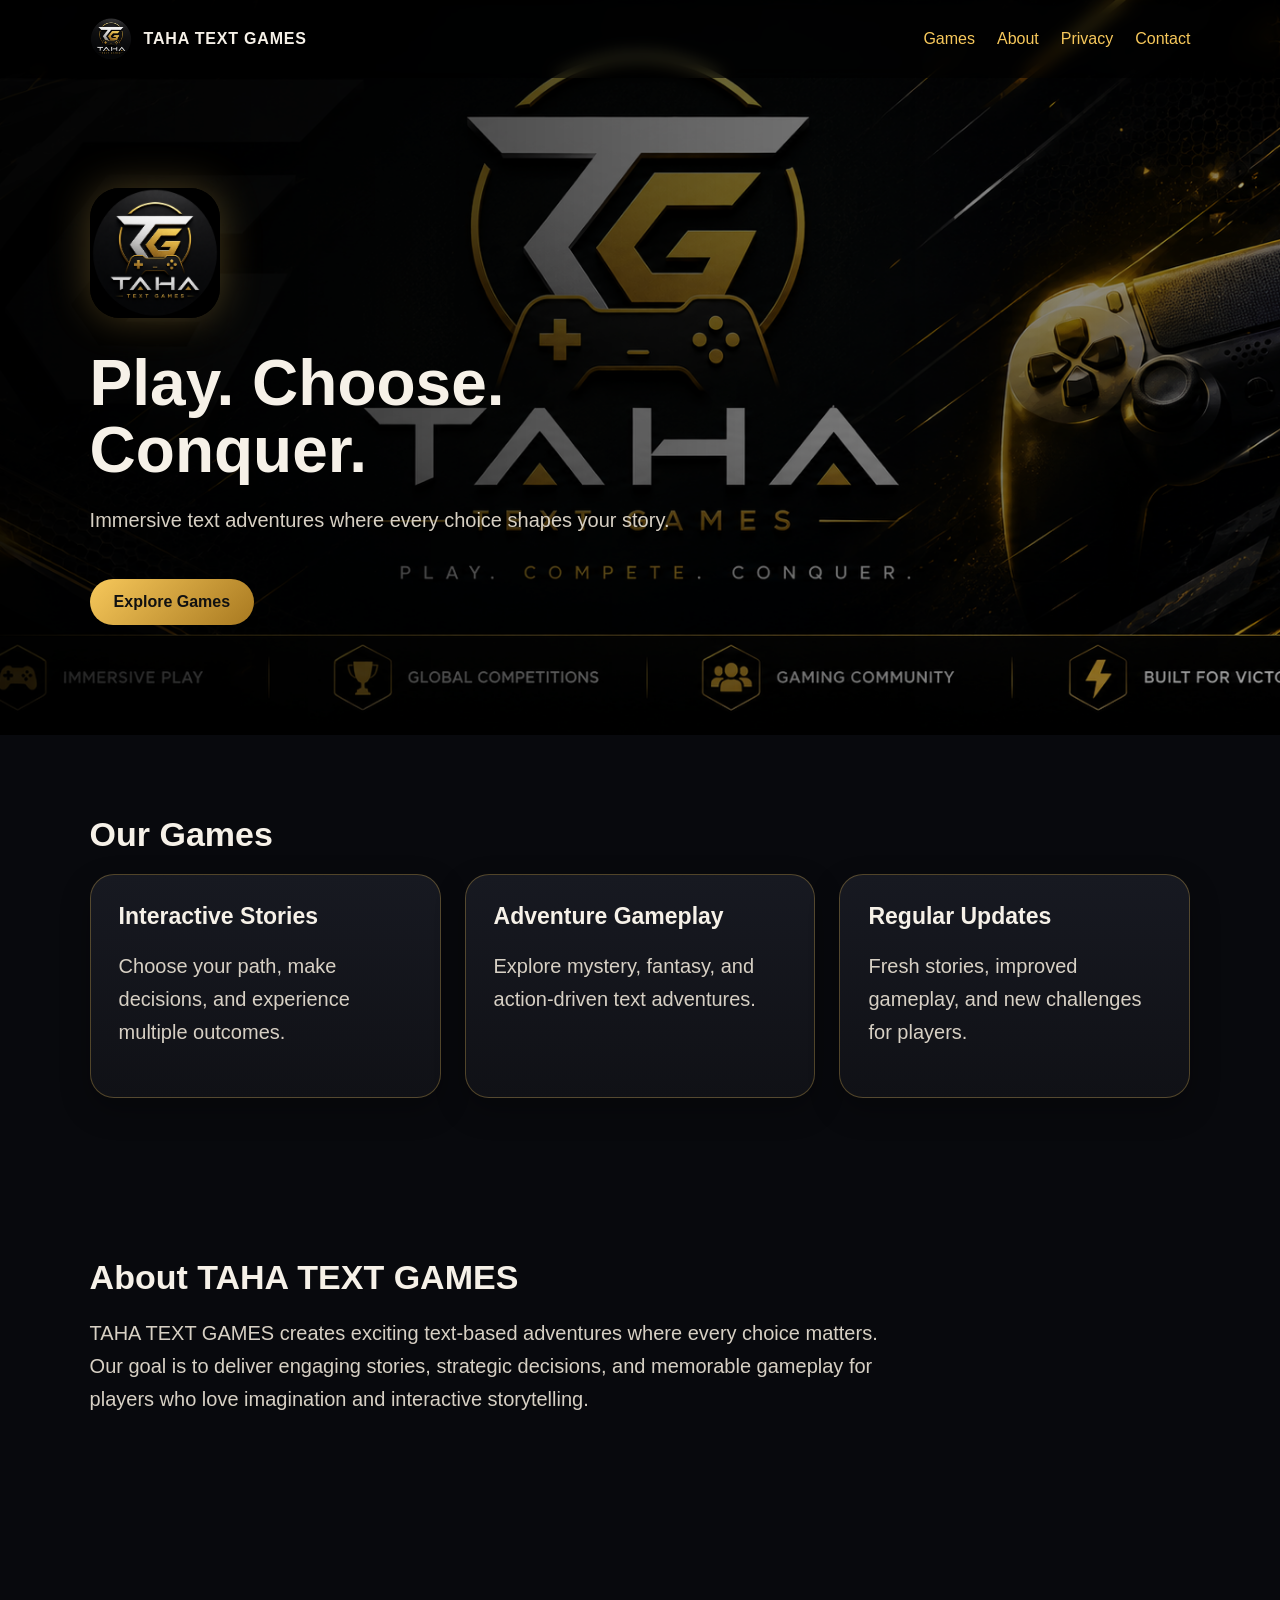
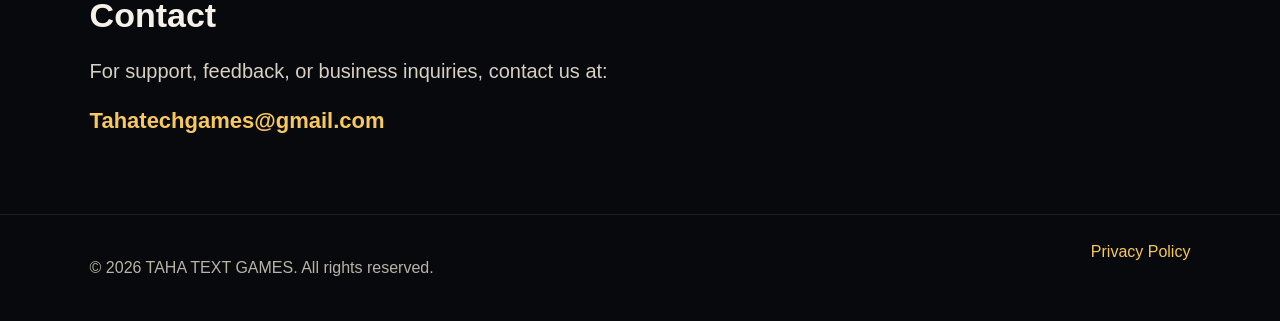
==== index.html @ e5d22c24 "Add files via upload" ====
<!DOCTYPE html>
<html lang="en">
<head>
  <meta charset="UTF-8" />
  <meta name="viewport" content="width=device-width, initial-scale=1.0" />
  <title>TAHA TEXT GAMES</title>
  <meta name="description" content="TAHA TEXT GAMES creates immersive text-based adventures where every choice shapes your journey." />
  <link rel="icon" href="assets/logo.png" />
  <link rel="stylesheet" href="style.css" />
</head>
<body>
  <header class="hero">
    <nav>
      <div class="brand"><img src="assets/logo.png" alt="TAHA TEXT GAMES Logo" /><span>TAHA TEXT GAMES</span></div>
      <div class="links"><a href="#games">Games</a><a href="#about">About</a><a href="privacy.html">Privacy</a><a href="#contact">Contact</a></div>
    </nav>
    <div class="hero-content">
      <img class="badge" src="assets/logo.png" alt="TAHA TEXT GAMES Icon" />
      <h1>Play. Choose. Conquer.</h1>
      <p>Immersive text adventures where every choice shapes your story.</p>
      <a class="btn" href="#games">Explore Games</a>
    </div>
  </header>

  <main>
    <section id="games" class="section cards">
      <h2>Our Games</h2>
      <div class="grid">
        <article class="card">
          <h3>Interactive Stories</h3>
          <p>Choose your path, make decisions, and experience multiple outcomes.</p>
        </article>
        <article class="card">
          <h3>Adventure Gameplay</h3>
          <p>Explore mystery, fantasy, and action-driven text adventures.</p>
        </article>
        <article class="card">
          <h3>Regular Updates</h3>
          <p>Fresh stories, improved gameplay, and new challenges for players.</p>
        </article>
      </div>
    </section>

    <section id="about" class="section about">
      <h2>About TAHA TEXT GAMES</h2>
      <p>TAHA TEXT GAMES creates exciting text-based adventures where every choice matters. Our goal is to deliver engaging stories, strategic decisions, and memorable gameplay for players who love imagination and interactive storytelling.</p>
    </section>

    <section id="contact" class="section contact">
      <h2>Contact</h2>
      <p>For support, feedback, or business inquiries, contact us at:</p>
      <a href="mailto:Tahatechgames@gmail.com">Tahatechgames@gmail.com</a>
    </section>
  </main>

  <footer>
    <p>© 2026 TAHA TEXT GAMES. All rights reserved.</p>
    <a href="privacy.html">Privacy Policy</a>
  </footer>
</body>
</html>
---- style.css ----
*{box-sizing:border-box}body{margin:0;font-family:Arial,Helvetica,sans-serif;background:#08090d;color:#f6f1e8}a{color:#f7c85b;text-decoration:none}nav{display:flex;align-items:center;justify-content:space-between;padding:18px 7%;background:rgba(0,0,0,.45);backdrop-filter:blur(8px)}.brand{display:flex;align-items:center;gap:12px;font-weight:800;letter-spacing:.8px}.brand img{width:42px;height:42px;border-radius:12px}.links{display:flex;gap:22px}.hero{min-height:720px;background:linear-gradient(90deg,rgba(0,0,0,.88),rgba(0,0,0,.35)),url('assets/header.png') center/cover no-repeat}.hero-content{padding:110px 7%;max-width:760px}.badge{width:130px;border-radius:30px;box-shadow:0 0 40px rgba(247,200,91,.28)}h1{font-size:64px;margin:28px 0 10px;line-height:1.05}h2{font-size:34px;margin:0 0 20px}.hero p,.section p{font-size:20px;line-height:1.65;color:#d7d0c4}.btn{display:inline-block;margin-top:22px;background:linear-gradient(135deg,#f7c85b,#a87920);color:#111;padding:14px 24px;border-radius:999px;font-weight:800}.section{padding:80px 7%}.grid{display:grid;grid-template-columns:repeat(3,1fr);gap:24px}.card{background:linear-gradient(180deg,#171921,#101116);border:1px solid rgba(247,200,91,.28);border-radius:24px;padding:28px;box-shadow:0 12px 30px rgba(0,0,0,.28)}.card h3{font-size:23px;margin:0 0 10px}.about,.contact{max-width:980px}.contact a{font-size:22px;font-weight:800}footer{padding:28px 7%;border-top:1px solid rgba(255,255,255,.09);display:flex;justify-content:space-between;color:#b9b2a7}.plain{background:#0b0c12}.topbar{background:#11131a}.policy{max-width:900px;margin:0 auto;padding:60px 7%;background:#101116;min-height:70vh}.policy h1{font-size:42px}.policy h2{font-size:26px;margin-top:34px}.policy p{font-size:18px;line-height:1.7;color:#ddd4c8}@media(max-width:760px){.links{display:none}.hero{min-height:620px}.hero-content{padding-top:80px}h1{font-size:42px}.grid{grid-template-columns:1fr}footer{display:block}.hero p,.section p{font-size:17px}}
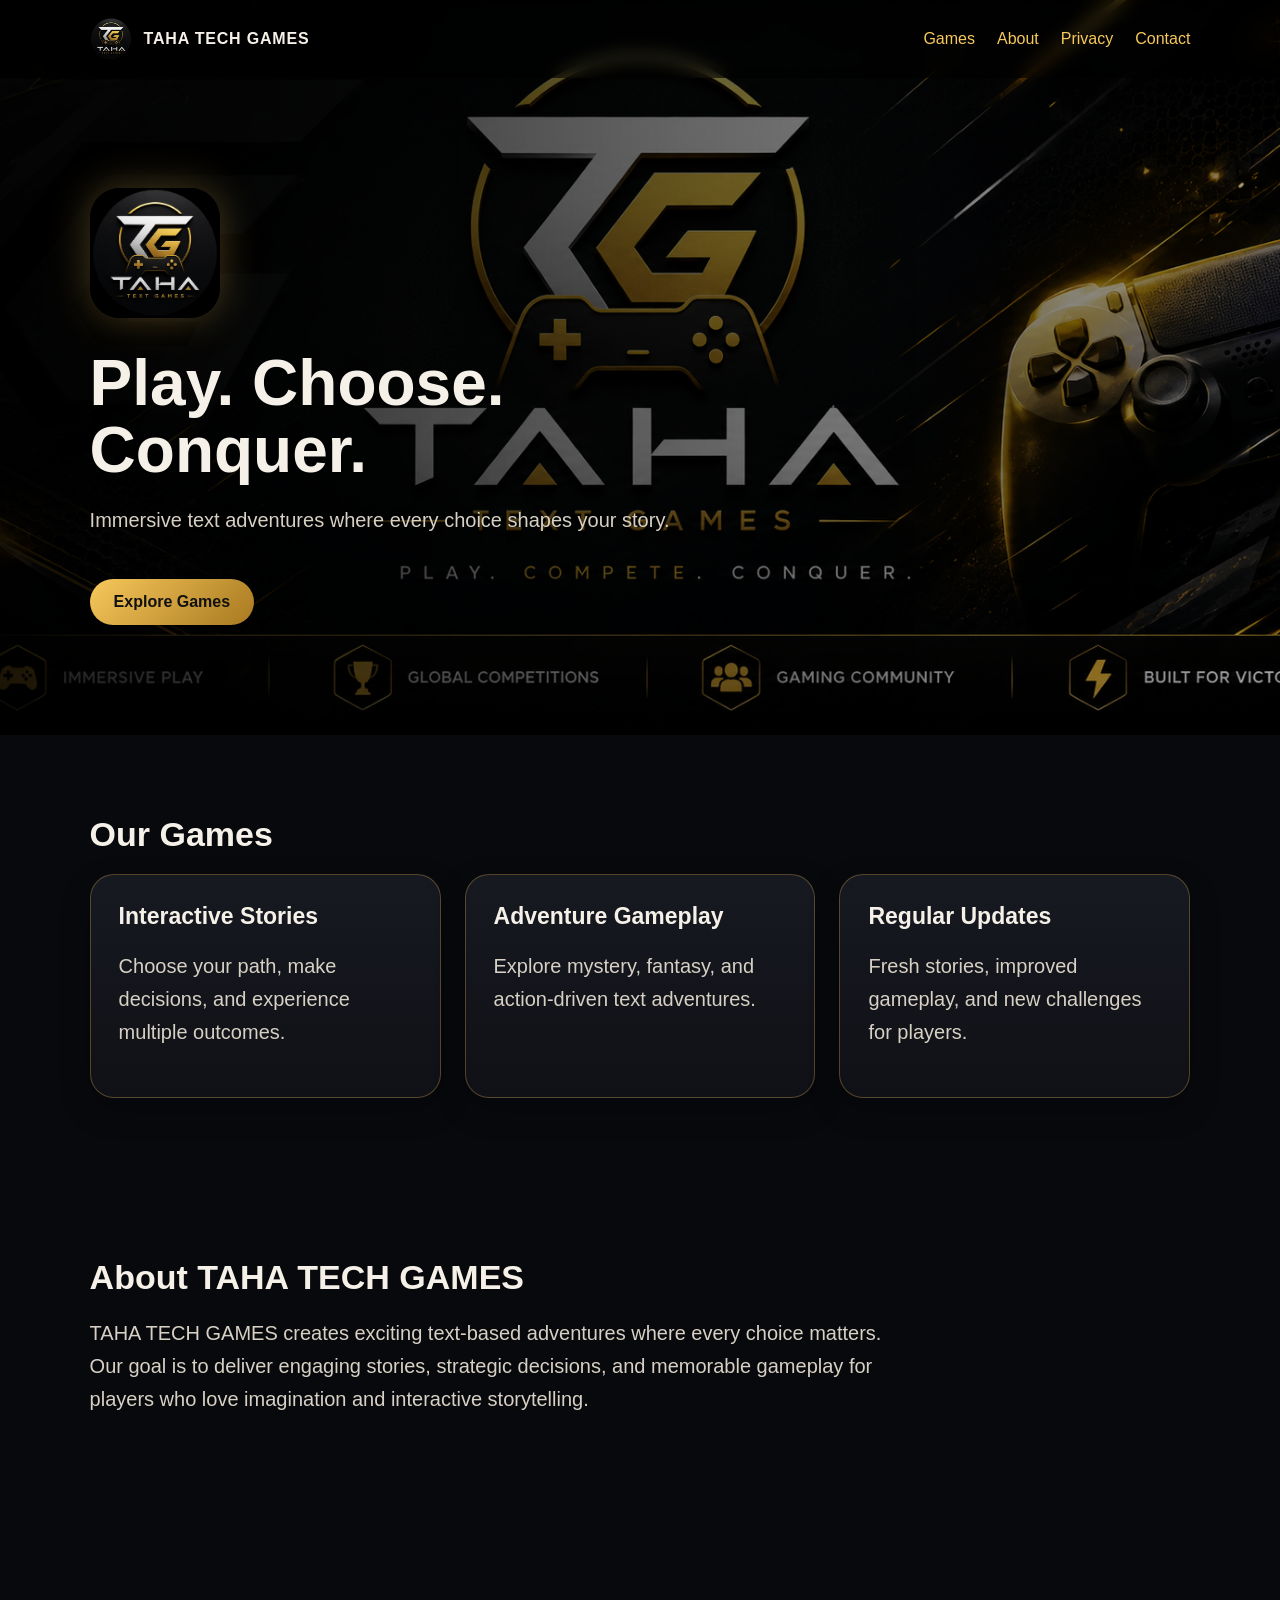
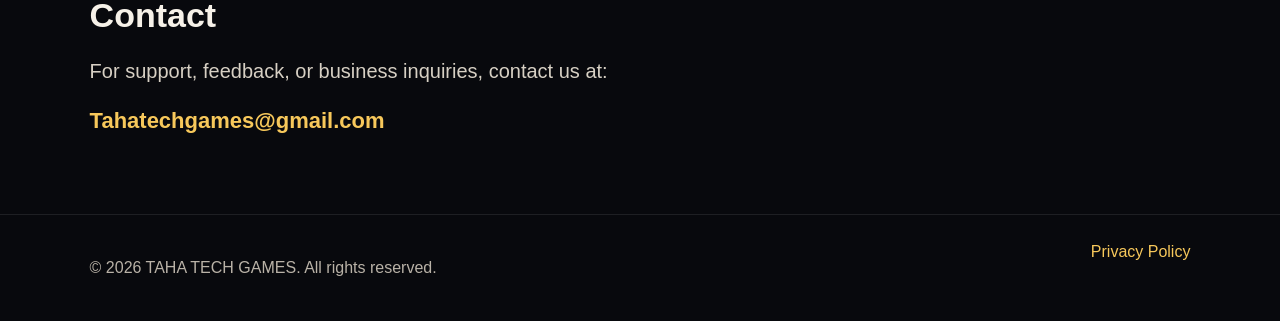
==== commit f37d6076: "Update index.html" ====
--- a/index.html
+++ b/index.html
@@ -3,7 +3,7 @@
 <head>
   <meta charset="UTF-8" />
   <meta name="viewport" content="width=device-width, initial-scale=1.0" />
-  <title>TAHA TEXT GAMES</title>
+  <title>TAHA TECH GAMES</title>
   <meta name="description" content="TAHA TEXT GAMES creates immersive text-based adventures where every choice shapes your journey." />
   <link rel="icon" href="assets/logo.png" />
   <link rel="stylesheet" href="style.css" />
@@ -11,7 +11,7 @@
 <body>
   <header class="hero">
     <nav>
-      <div class="brand"><img src="assets/logo.png" alt="TAHA TEXT GAMES Logo" /><span>TAHA TEXT GAMES</span></div>
+      <div class="brand"><img src="assets/logo.png" alt="TAHA TECH GAMES Logo" /><span>TAHA TECH GAMES</span></div>
       <div class="links"><a href="#games">Games</a><a href="#about">About</a><a href="privacy.html">Privacy</a><a href="#contact">Contact</a></div>
     </nav>
     <div class="hero-content">
@@ -42,8 +42,8 @@
     </section>
 
     <section id="about" class="section about">
-      <h2>About TAHA TEXT GAMES</h2>
-      <p>TAHA TEXT GAMES creates exciting text-based adventures where every choice matters. Our goal is to deliver engaging stories, strategic decisions, and memorable gameplay for players who love imagination and interactive storytelling.</p>
+      <h2>About TAHA TECH GAMES</h2>
+      <p>TAHA TECH GAMES creates exciting text-based adventures where every choice matters. Our goal is to deliver engaging stories, strategic decisions, and memorable gameplay for players who love imagination and interactive storytelling.</p>
     </section>
 
     <section id="contact" class="section contact">
@@ -54,7 +54,7 @@
   </main>
 
   <footer>
-    <p>© 2026 TAHA TEXT GAMES. All rights reserved.</p>
+    <p>© 2026 TAHA TECH GAMES. All rights reserved.</p>
     <a href="privacy.html">Privacy Policy</a>
   </footer>
 </body>
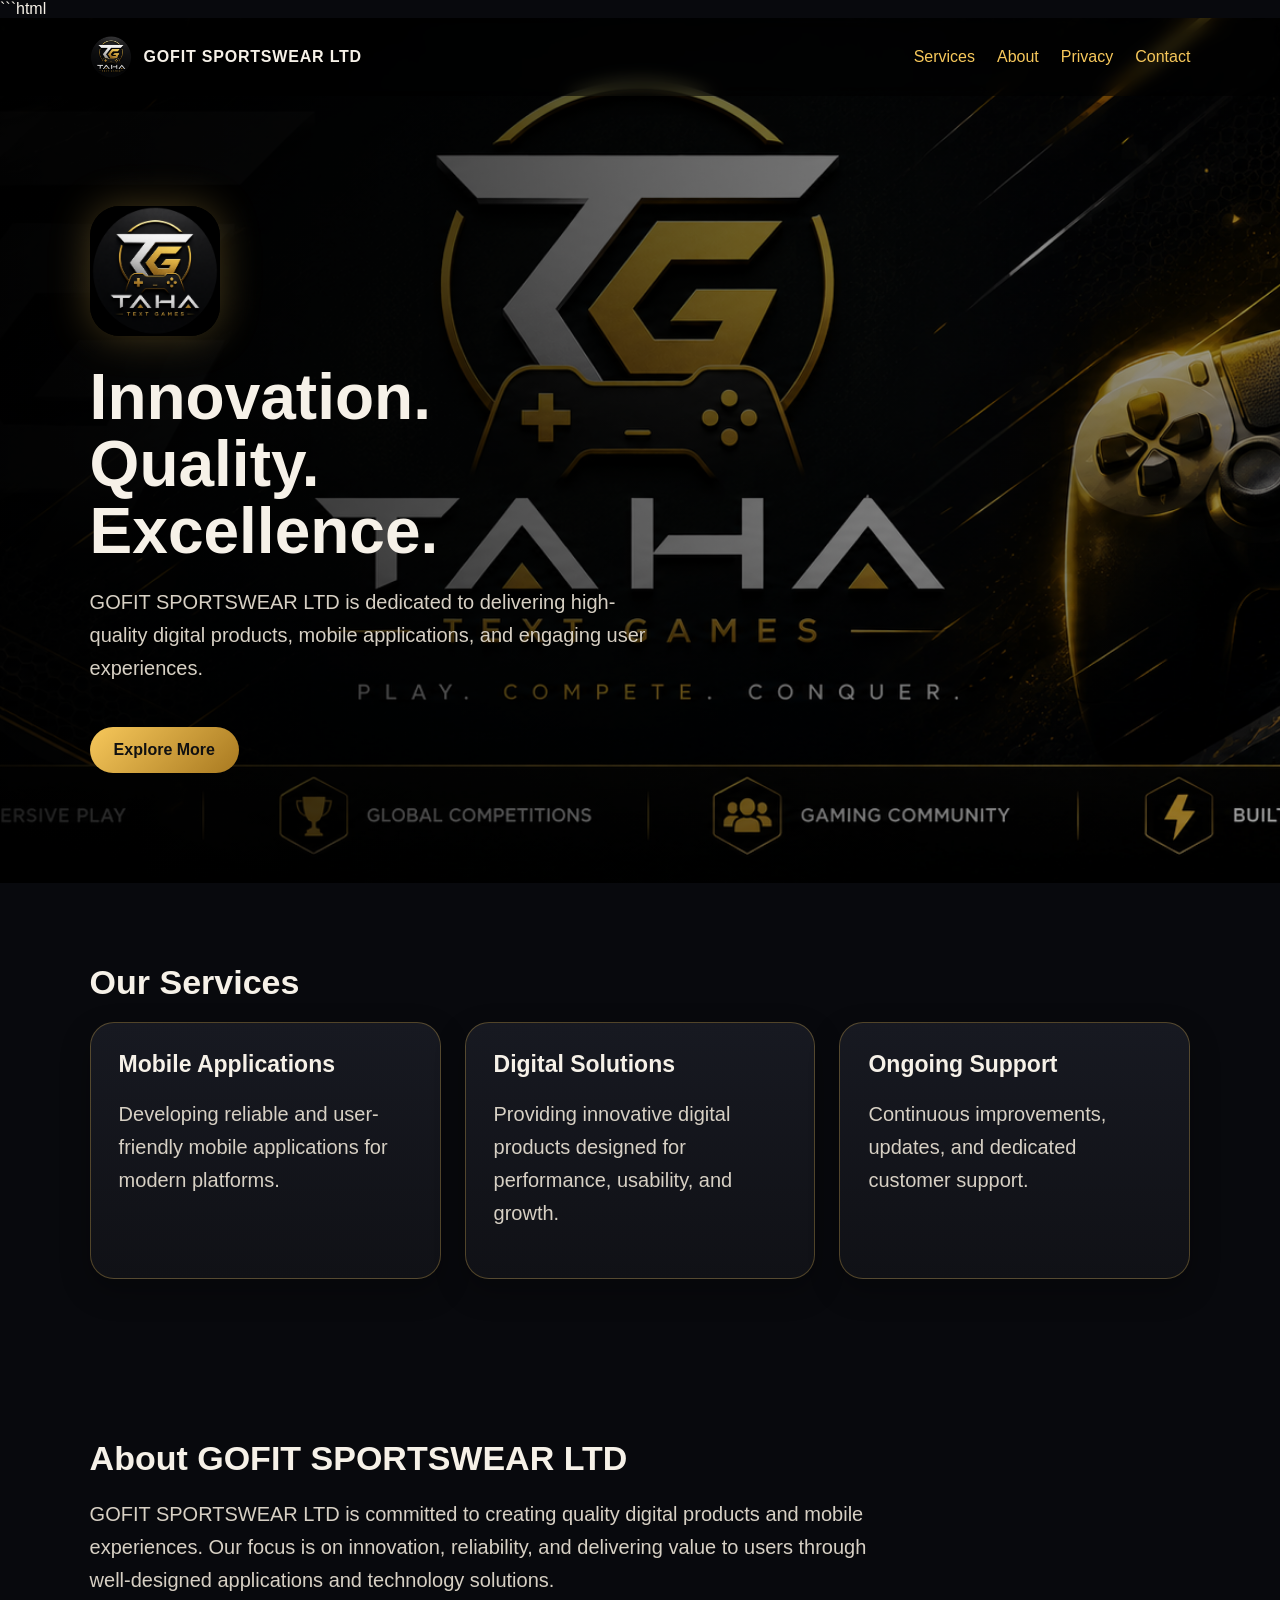
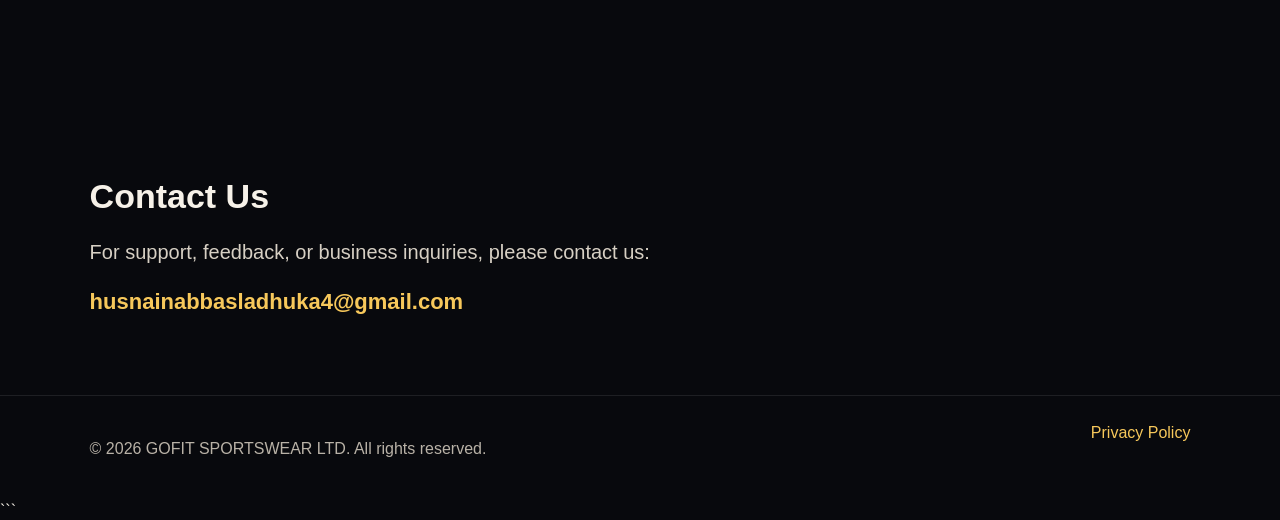
==== commit bb20a01c: "Update index.html" ====
--- a/index.html
+++ b/index.html
@@ -1,61 +1,112 @@
+```html
 <!DOCTYPE html>
 <html lang="en">
 <head>
   <meta charset="UTF-8" />
   <meta name="viewport" content="width=device-width, initial-scale=1.0" />
-  <title>TAHA TECH GAMES</title>
-  <meta name="description" content="TAHA TEXT GAMES creates immersive text-based adventures where every choice shapes your journey." />
+
+  <title>GOFIT SPORTSWEAR LTD</title>
+
+  <meta name="description" content="GOFIT SPORTSWEAR LTD is committed to delivering quality digital products, mobile applications, and innovative gaming experiences." />
+
   <link rel="icon" href="assets/logo.png" />
   <link rel="stylesheet" href="style.css" />
 </head>
+
 <body>
+
   <header class="hero">
     <nav>
-      <div class="brand"><img src="assets/logo.png" alt="TAHA TECH GAMES Logo" /><span>TAHA TECH GAMES</span></div>
-      <div class="links"><a href="#games">Games</a><a href="#about">About</a><a href="privacy.html">Privacy</a><a href="#contact">Contact</a></div>
+      <div class="brand">
+        <img src="assets/logo.png" alt="GOFIT SPORTSWEAR LTD Logo" />
+        <span>GOFIT SPORTSWEAR LTD</span>
+      </div>
+
+      <div class="links">
+        <a href="#services">Services</a>
+        <a href="#about">About</a>
+        <a href="privacy.html">Privacy</a>
+        <a href="#contact">Contact</a>
+      </div>
     </nav>
+
     <div class="hero-content">
-      <img class="badge" src="assets/logo.png" alt="TAHA TEXT GAMES Icon" />
-      <h1>Play. Choose. Conquer.</h1>
-      <p>Immersive text adventures where every choice shapes your story.</p>
-      <a class="btn" href="#games">Explore Games</a>
+      <img class="badge" src="assets/logo.png" alt="GOFIT SPORTSWEAR LTD Icon" />
+
+      <h1>Innovation. Quality. Excellence.</h1>
+
+      <p>
+        GOFIT SPORTSWEAR LTD is dedicated to delivering high-quality digital
+        products, mobile applications, and engaging user experiences.
+      </p>
+
+      <a class="btn" href="#services">Explore More</a>
     </div>
   </header>
 
   <main>
-    <section id="games" class="section cards">
-      <h2>Our Games</h2>
+
+    <section id="services" class="section cards">
+      <h2>Our Services</h2>
+
       <div class="grid">
+
         <article class="card">
-          <h3>Interactive Stories</h3>
-          <p>Choose your path, make decisions, and experience multiple outcomes.</p>
+          <h3>Mobile Applications</h3>
+          <p>
+            Developing reliable and user-friendly mobile applications for
+            modern platforms.
+          </p>
         </article>
+
         <article class="card">
-          <h3>Adventure Gameplay</h3>
-          <p>Explore mystery, fantasy, and action-driven text adventures.</p>
+          <h3>Digital Solutions</h3>
+          <p>
+            Providing innovative digital products designed for performance,
+            usability, and growth.
+          </p>
         </article>
+
         <article class="card">
-          <h3>Regular Updates</h3>
-          <p>Fresh stories, improved gameplay, and new challenges for players.</p>
+          <h3>Ongoing Support</h3>
+          <p>
+            Continuous improvements, updates, and dedicated customer support.
+          </p>
         </article>
+
       </div>
     </section>
 
     <section id="about" class="section about">
-      <h2>About TAHA TECH GAMES</h2>
-      <p>TAHA TECH GAMES creates exciting text-based adventures where every choice matters. Our goal is to deliver engaging stories, strategic decisions, and memorable gameplay for players who love imagination and interactive storytelling.</p>
+      <h2>About GOFIT SPORTSWEAR LTD</h2>
+
+      <p>
+        GOFIT SPORTSWEAR LTD is committed to creating quality digital products
+        and mobile experiences. Our focus is on innovation, reliability, and
+        delivering value to users through well-designed applications and
+        technology solutions.
+      </p>
     </section>
 
     <section id="contact" class="section contact">
-      <h2>Contact</h2>
-      <p>For support, feedback, or business inquiries, contact us at:</p>
-      <a href="mailto:Tahatechgames@gmail.com">Tahatechgames@gmail.com</a>
+      <h2>Contact Us</h2>
+
+      <p>
+        For support, feedback, or business inquiries, please contact us:
+      </p>
+
+      <a href="mailto:husnainabbasladhuka4@gmail.com">
+        husnainabbasladhuka4@gmail.com
+      </a>
     </section>
+
   </main>
 
   <footer>
-    <p>© 2026 TAHA TECH GAMES. All rights reserved.</p>
+    <p>© 2026 GOFIT SPORTSWEAR LTD. All rights reserved.</p>
     <a href="privacy.html">Privacy Policy</a>
   </footer>
+
 </body>
 </html>
+```
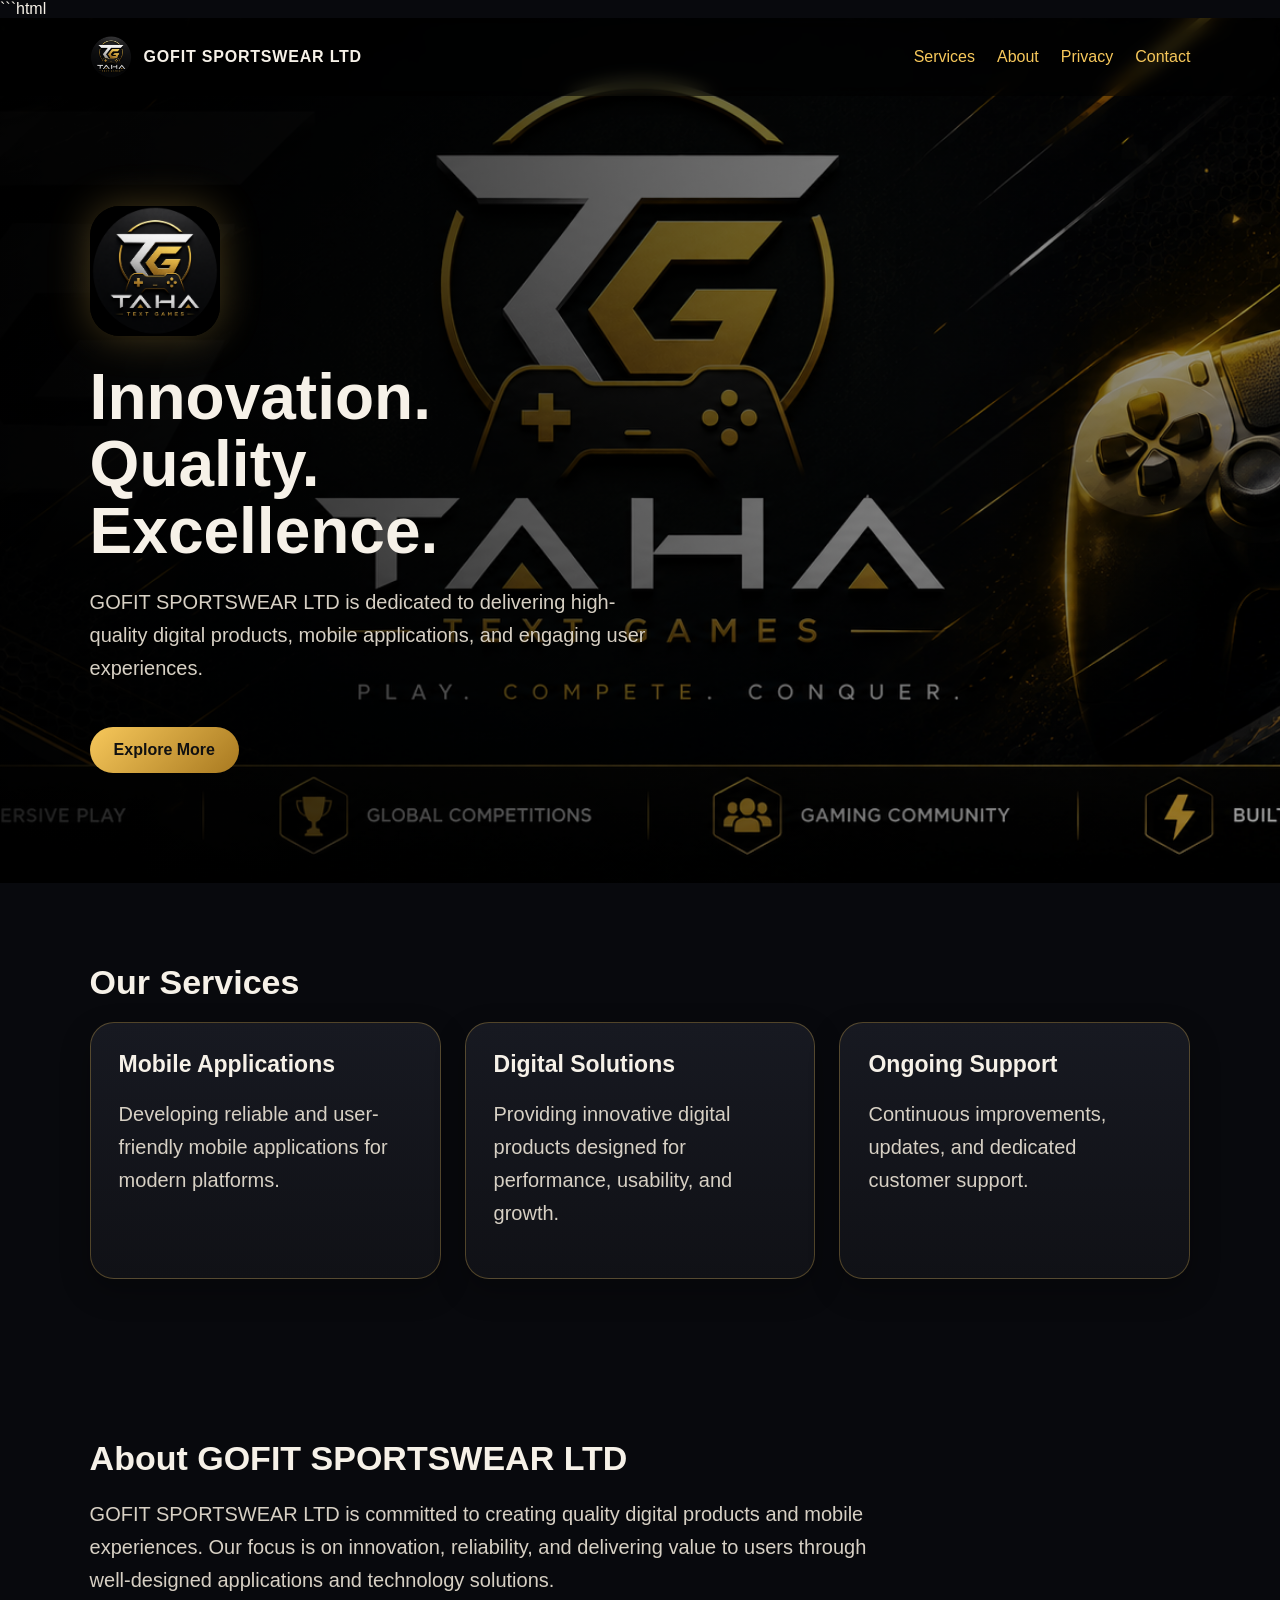
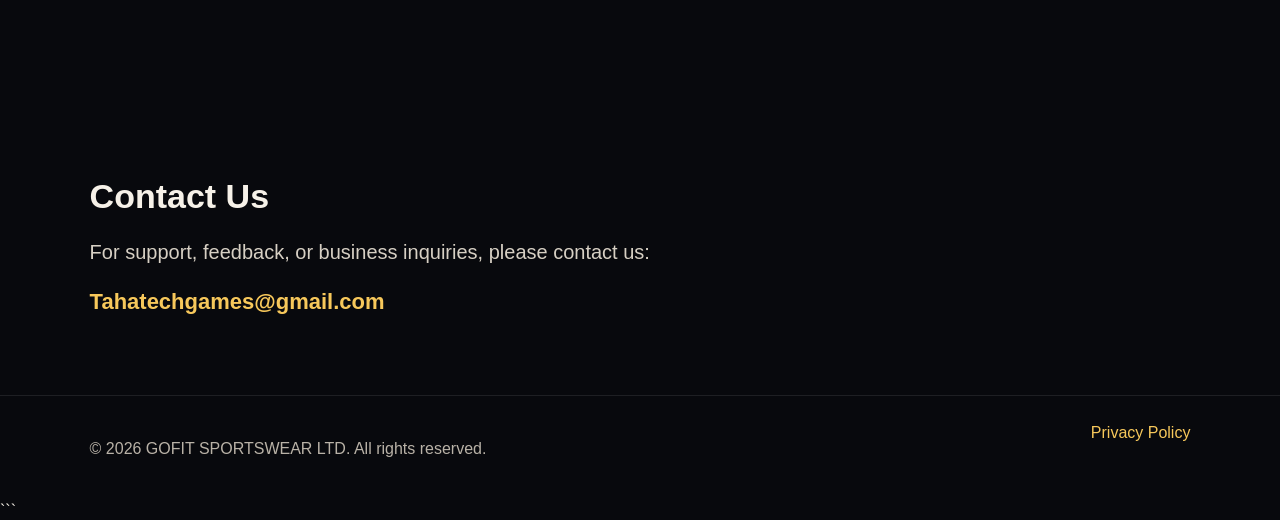
==== commit 14d1adb5: "Update index.html" ====
--- a/index.html
+++ b/index.html
@@ -9,7 +9,7 @@
 
   <meta name="description" content="GOFIT SPORTSWEAR LTD is committed to delivering quality digital products, mobile applications, and innovative gaming experiences." />
 
-  <link rel="icon" href="assets/logo.png" />
+  <link rel="icon" href="assets/profile.png" />
   <link rel="stylesheet" href="style.css" />
 </head>
 
@@ -96,7 +96,7 @@
       </p>
 
       <a href="mailto:husnainabbasladhuka4@gmail.com">
-        husnainabbasladhuka4@gmail.com
+        Tahatechgames@gmail.com
       </a>
     </section>
 
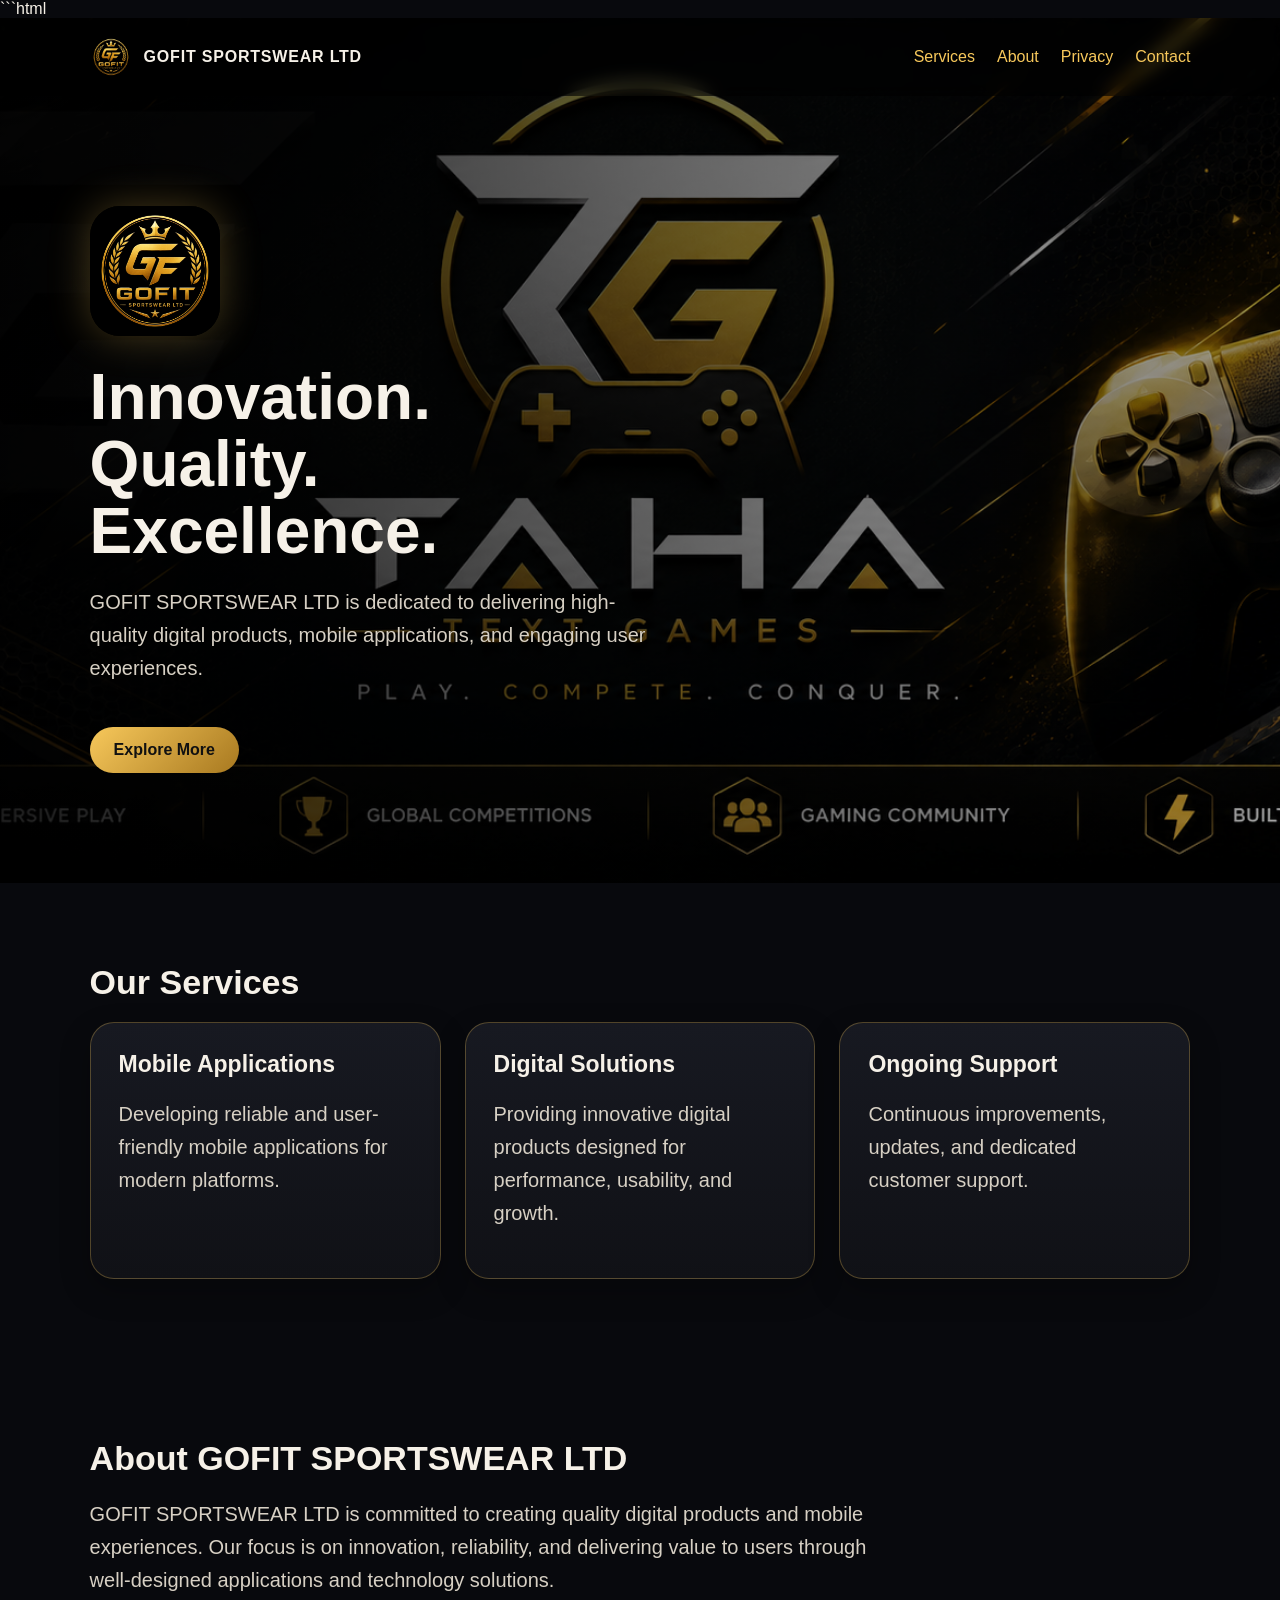
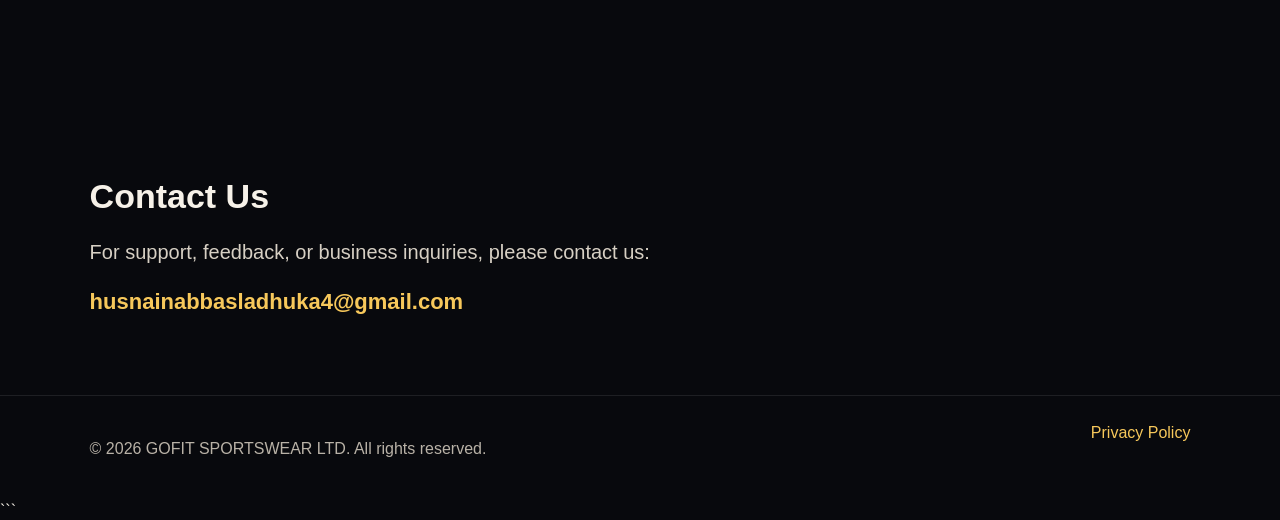
==== commit d136d763: "Update index.html" ====
--- a/index.html
+++ b/index.html
@@ -18,7 +18,7 @@
   <header class="hero">
     <nav>
       <div class="brand">
-        <img src="assets/logo.png" alt="GOFIT SPORTSWEAR LTD Logo" />
+        <img src="assets/profile.png" alt="GOFIT SPORTSWEAR LTD Logo" />
         <span>GOFIT SPORTSWEAR LTD</span>
       </div>
 
@@ -31,7 +31,7 @@
     </nav>
 
     <div class="hero-content">
-      <img class="badge" src="assets/logo.png" alt="GOFIT SPORTSWEAR LTD Icon" />
+      <img class="badge" src="assets/profile.png" alt="GOFIT SPORTSWEAR LTD Icon" />
 
       <h1>Innovation. Quality. Excellence.</h1>
 
@@ -96,7 +96,7 @@
       </p>
 
       <a href="mailto:husnainabbasladhuka4@gmail.com">
-        Tahatechgames@gmail.com
+        husnainabbasladhuka4@gmail.com
       </a>
     </section>
 
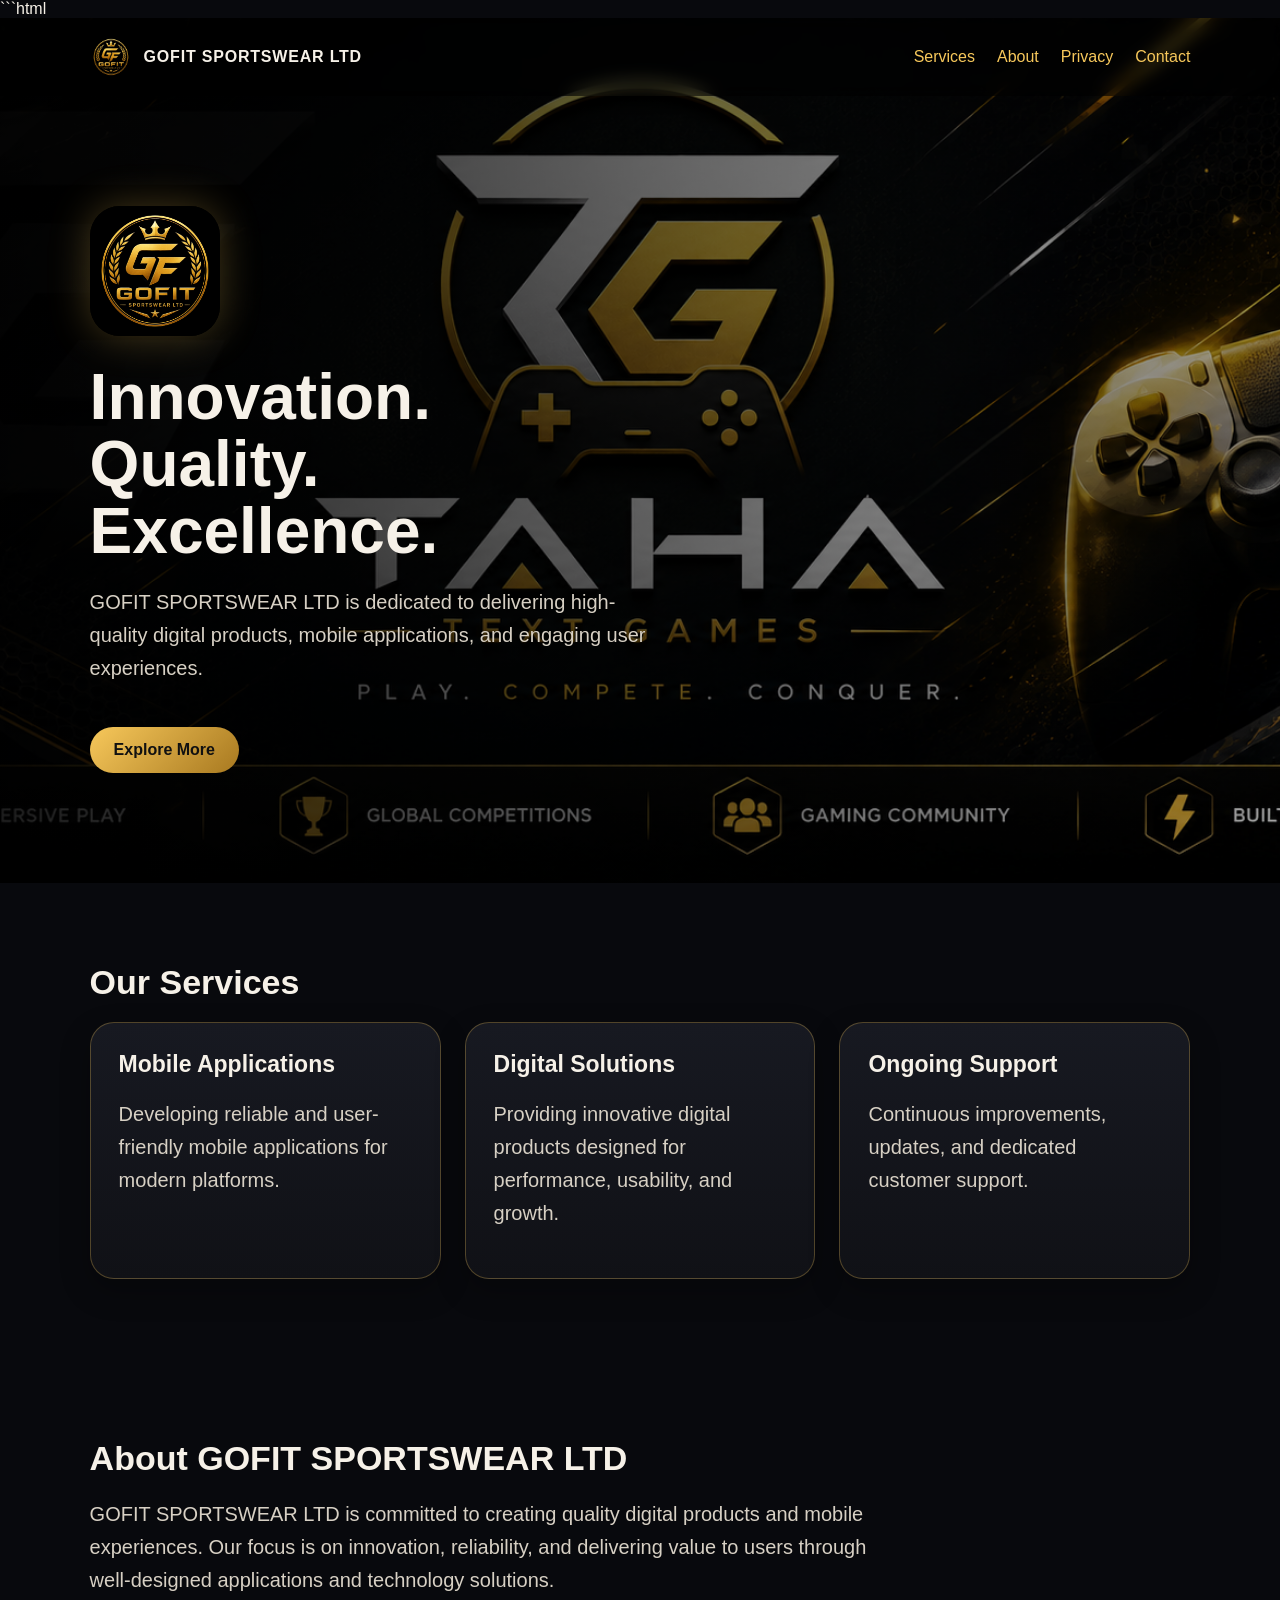
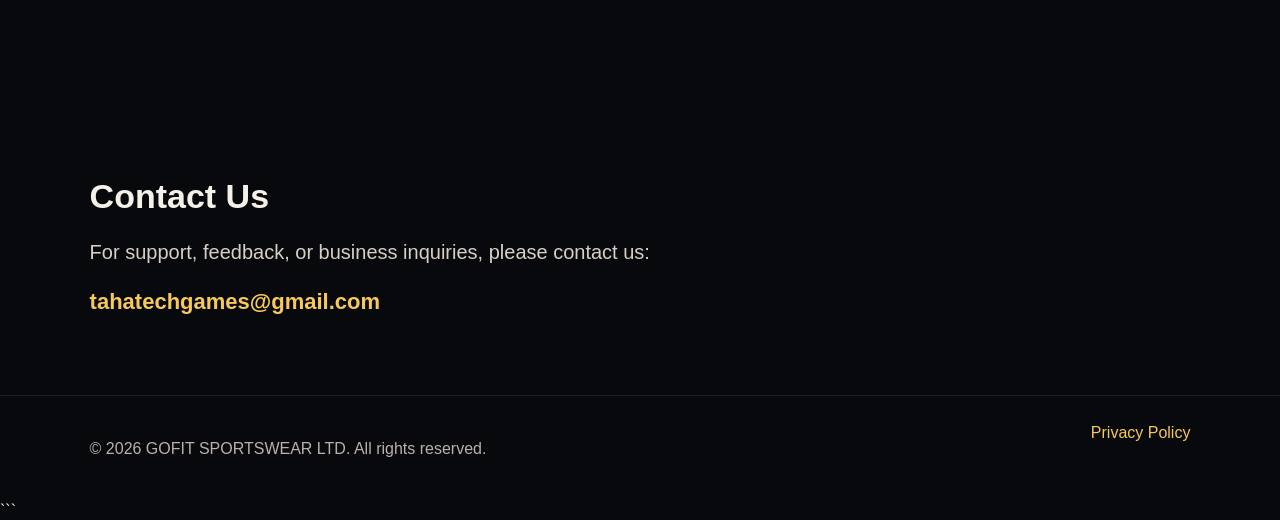
==== commit 07a28804: "Update index.html" ====
--- a/index.html
+++ b/index.html
@@ -95,8 +95,8 @@
         For support, feedback, or business inquiries, please contact us:
       </p>
 
-      <a href="mailto:husnainabbasladhuka4@gmail.com">
-        husnainabbasladhuka4@gmail.com
+      <a href="mailto:tahatechgames@gmail.com">
+        tahatechgames@gmail.com
       </a>
     </section>
 
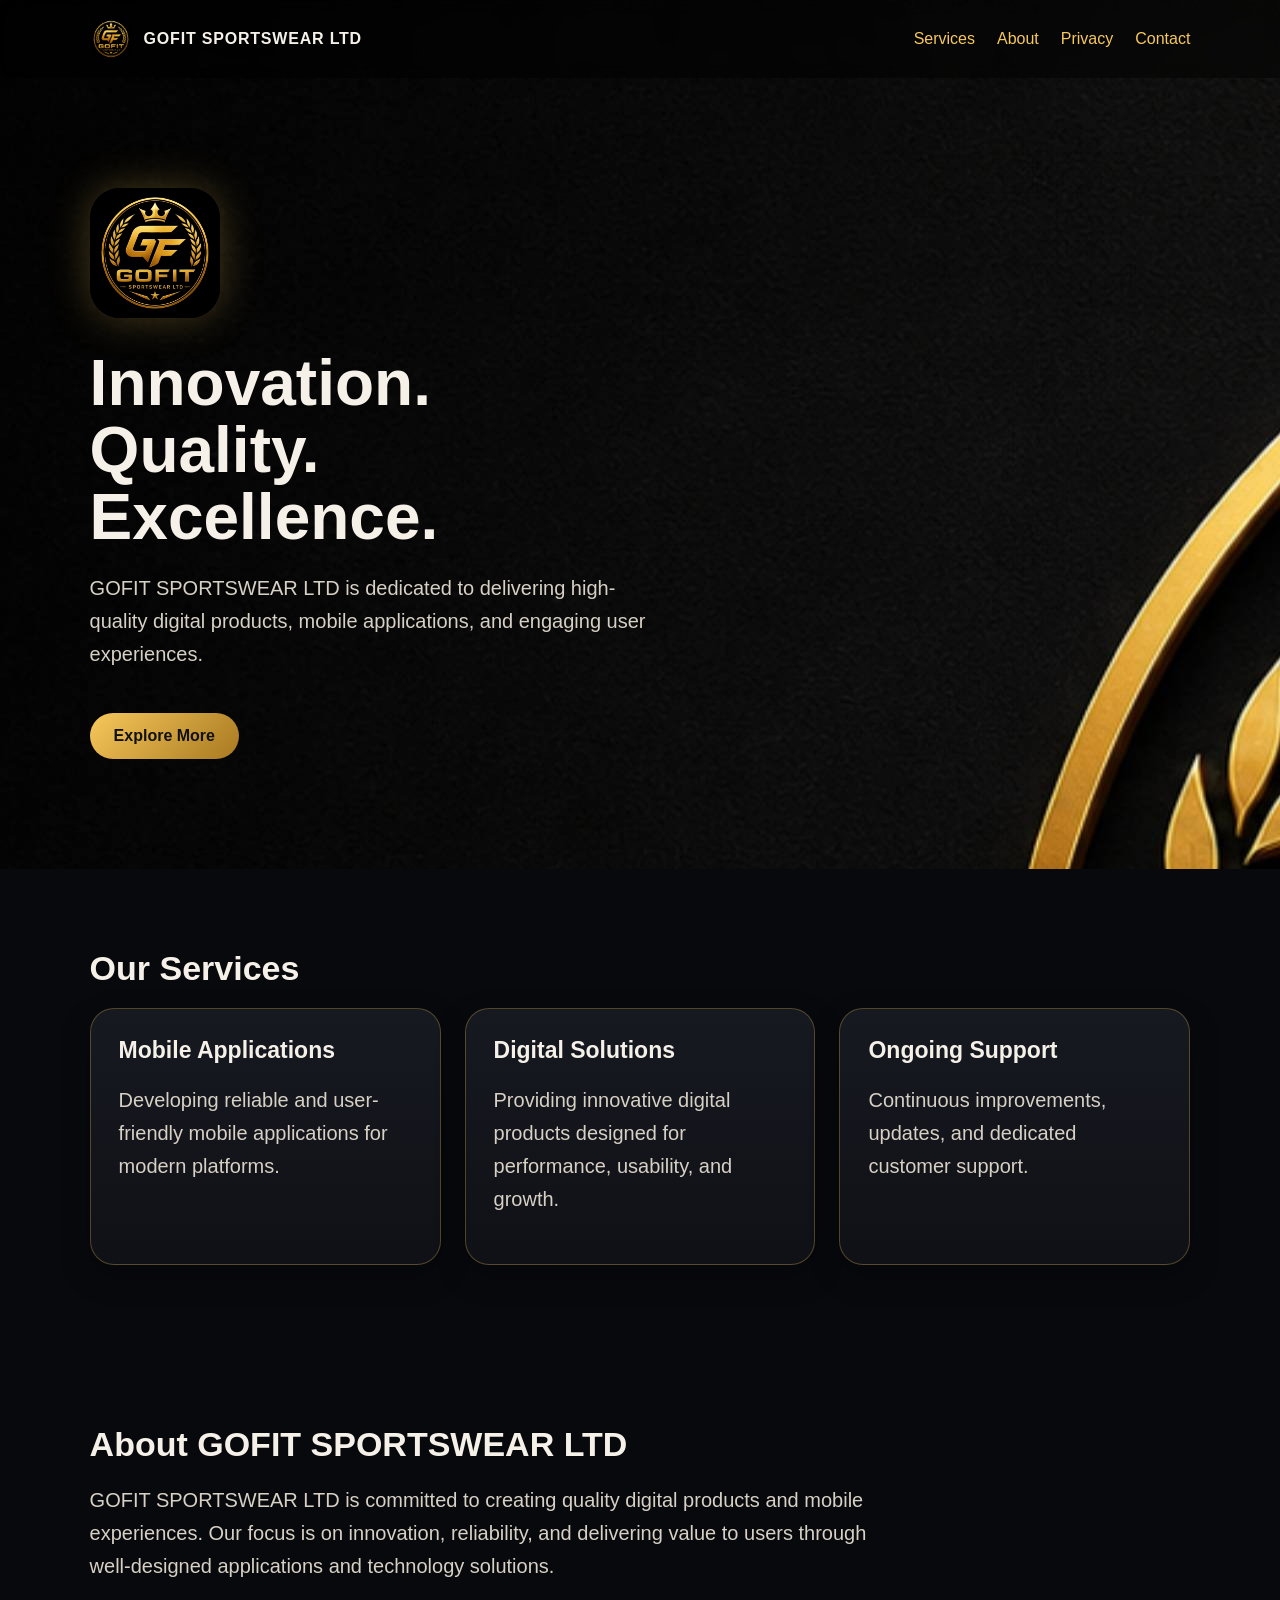
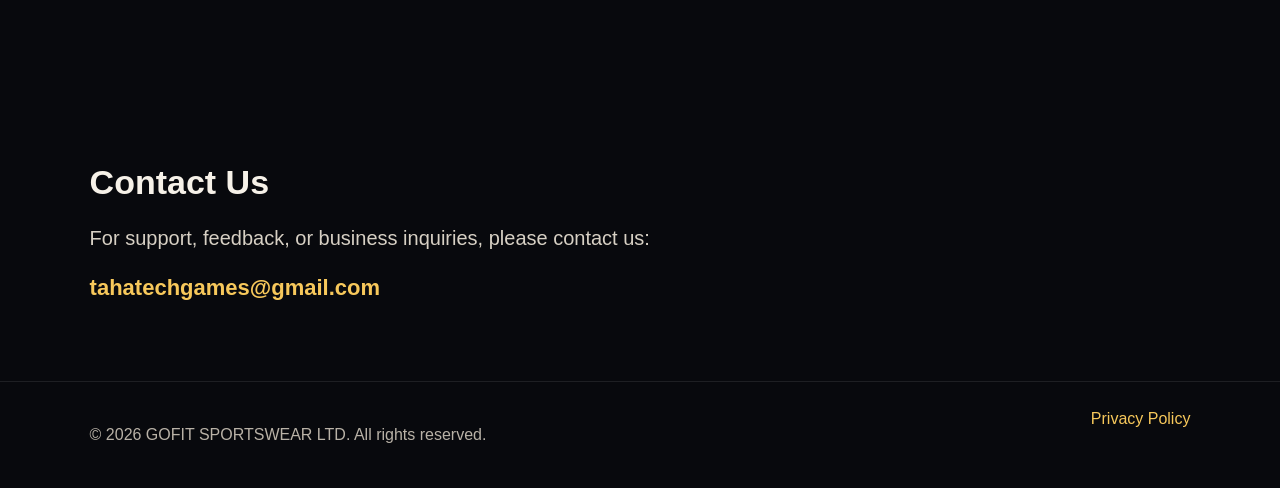
==== commit 9aec8d9f: "Update index.html" ====
--- a/index.html
+++ b/index.html
@@ -1,4 +1,3 @@
-```html
 <!DOCTYPE html>
 <html lang="en">
 <head>
@@ -15,7 +14,7 @@
 
 <body>
 
-  <header class="hero">
+  <header class="hero" style="background-image: url('assets/header.jpg');">
     <nav>
       <div class="brand">
         <img src="assets/profile.png" alt="GOFIT SPORTSWEAR LTD Logo" />
@@ -109,4 +108,3 @@
 
 </body>
 </html>
-```
